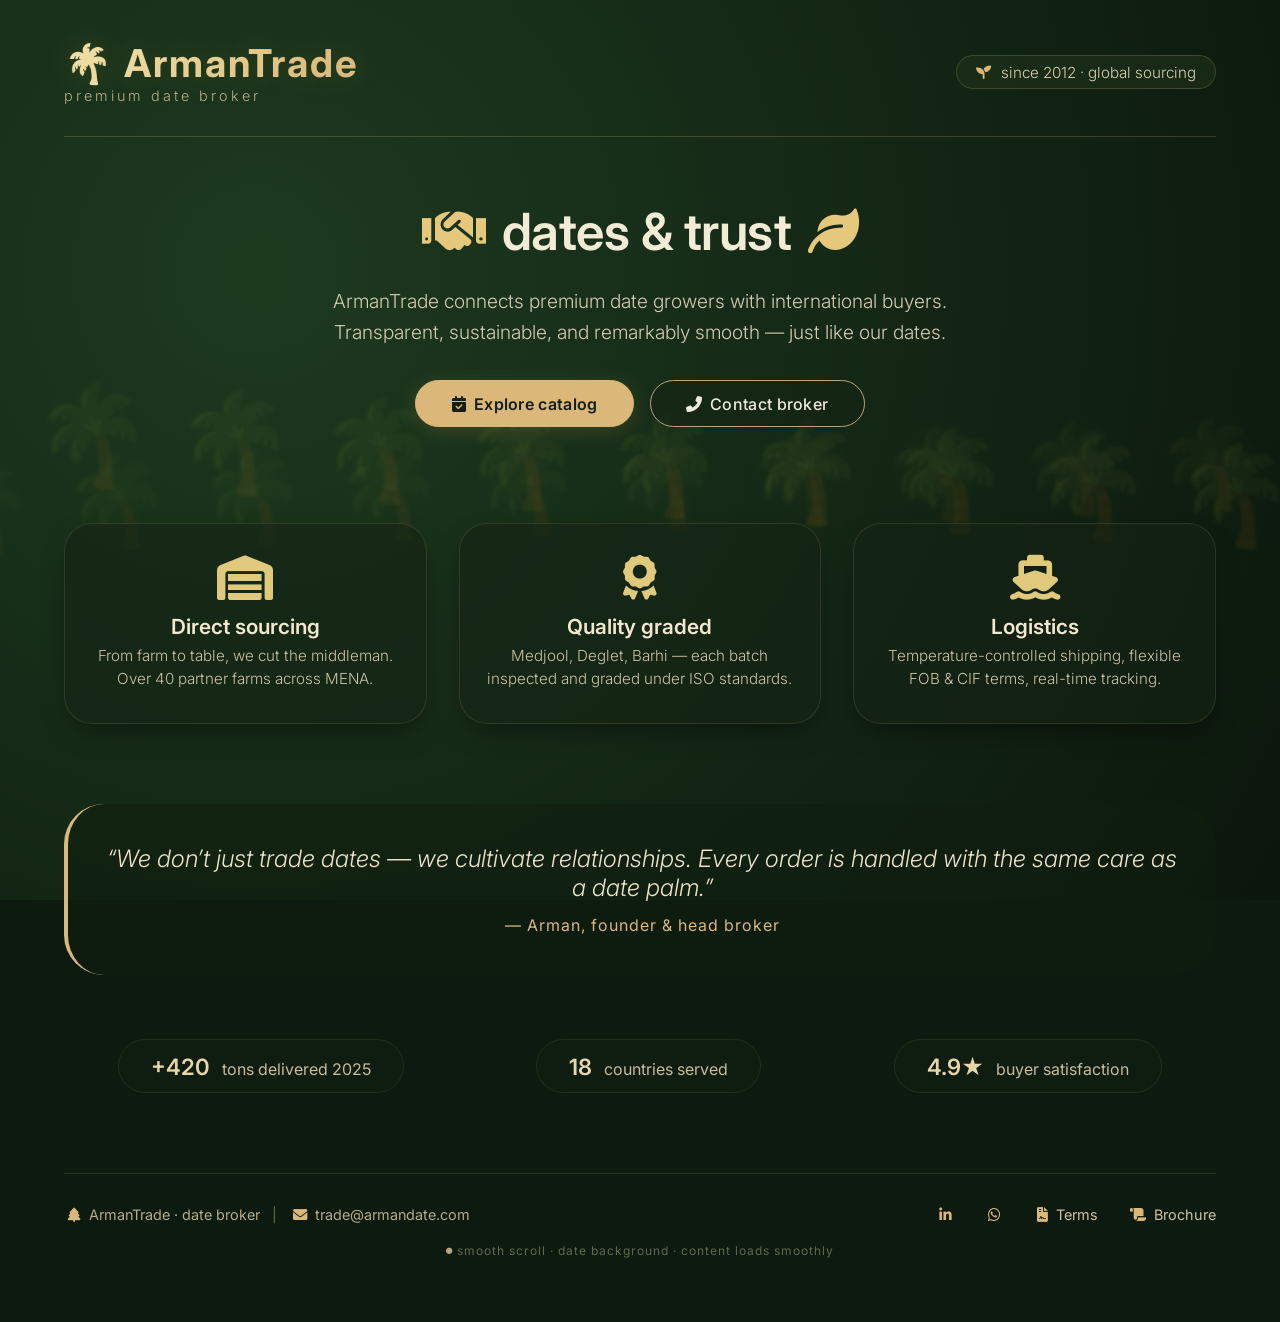
==== index.html @ 46835155 "first commit" ====
<!DOCTYPE html>
<html lang="en">
<head>
    <meta charset="UTF-8">
    <meta name="viewport" content="width=device-width, initial-scale=1.0">
    <title>ArmanTrade · date broker</title>
    <!-- Font & Icons -->
    <link rel="preconnect" href="https://fonts.googleapis.com">
    <link rel="preconnect" href="https://fonts.gstatic.com" crossorigin>
    <link href="https://fonts.googleapis.com/css2?family=Inter:opsz,wght@14..32,300;14..32,400;14..32,600;14..32,700&display=swap" rel="stylesheet">
    <link rel="stylesheet" href="https://cdnjs.cloudflare.com/ajax/libs/font-awesome/6.0.0-beta3/css/all.min.css">
    <style>
        * {
            margin: 0;
            padding: 0;
            box-sizing: border-box;
        }

        body {
            font-family: 'Inter', sans-serif;
            background: #0c1a0f;  /* deep date-farm night */
            color: #efeae1;
            overflow-x: hidden;
            scroll-behavior: smooth; /* native smooth, but we add extra */
        }

        /* smooth scroll + loading simulation */
        html {
            scroll-behavior: smooth;
        }

        /* ----- moving date background (subtle palm grove) ----- */
        .date-bg {
            position: fixed;
            top: 0;
            left: 0;
            width: 100%;
            height: 100%;
            z-index: 0;
            pointer-events: none;
            overflow: hidden;
            background: radial-gradient(circle at 20% 30%, #1d3a1f, #0b160c);
        }

        .date-bg::before {
            content: "🌴🌴🌴🌴🌴🌴🌴🌴🌴🌴🌴🌴🌴🌴🌴🌴🌴🌴🌴🌴🌴🌴🌴🌴🌴🌴🌴🌴🌴🌴🌴🌴🌴🌴🌴🌴🌴🌴🌴🌴🌴🌴🌴🌴🌴🌴🌴🌴🌴🌴🌴🌴🌴🌴🌴🌴🌴🌴🌴🌴";
            font-size: 5rem;
            letter-spacing: 1.2rem;
            white-space: nowrap;
            position: absolute;
            top: -10%;
            left: 0;
            width: 200%;
            height: 130%;
            display: flex;
            align-items: center;
            opacity: 0.08;
            color: #b9b47b;
            animation: driftDate 38s linear infinite;
            text-shadow: 0 0 20px #2b4d1e;
            transform: rotate(3deg) scale(1.2);
            filter: blur(1px);
        }

        .date-bg::after {
            content: "🌴🌴🌴🌴🌴🌴🌴🌴🌴🌴🌴🌴🌴🌴🌴🌴🌴🌴🌴🌴🌴🌴🌴🌴🌴🌴🌴🌴🌴🌴🌴🌴🌴🌴🌴🌴🌴🌴🌴🌴🌴🌴🌴🌴🌴🌴🌴🌴🌴🌴🌴🌴🌴🌴🌴🌴🌴🌴🌴🌴";
            font-size: 6rem;
            letter-spacing: 2rem;
            white-space: nowrap;
            position: absolute;
            bottom: -15%;
            right: -20%;
            width: 200%;
            height: 120%;
            display: flex;
            align-items: center;
            opacity: 0.06;
            color: #c9b97b;
            animation: driftDate 48s linear infinite reverse;
            text-shadow: 0 0 30px #3f6b2a;
            transform: rotate(-2deg) scale(0.9);
            filter: blur(2px);
        }

        @keyframes driftDate {
            0% { transform: translateX(0) rotate(1deg) scale(1.1); }
            50% { transform: translateX(-30%) rotate(2deg) scale(1.3); }
            100% { transform: translateX(0) rotate(1deg) scale(1.1); }
        }

        /* content layer */
        .content {
            position: relative;
            z-index: 2;
            min-height: 100vh;
            display: flex;
            flex-direction: column;
            align-items: center;
            padding: 2rem 1.5rem 4rem;
            max-width: 1200px;
            margin: 0 auto;
            backdrop-filter: blur(0.5px);
        }

        /* loading / fade-in simulation */
        .load-fade {
            animation: smoothLoad 1.2s ease forwards;
            opacity: 0;
            transform: translateY(12px);
        }

        .load-fade-d1 { animation-delay: 0.1s; }
        .load-fade-d2 { animation-delay: 0.3s; }
        .load-fade-d3 { animation-delay: 0.5s; }
        .load-fade-d4 { animation-delay: 0.7s; }
        .load-fade-d5 { animation-delay: 0.9s; }
        .load-fade-d6 { animation-delay: 1.1s; }

        @keyframes smoothLoad {
            0% { opacity: 0; transform: translateY(18px); }
            100% { opacity: 1; transform: translateY(0); }
        }

        /* header */
        .brand-header {
            display: flex;
            justify-content: space-between;
            align-items: center;
            width: 100%;
            padding: 0.5rem 0 2rem;
            border-bottom: 1px solid rgba(220, 200, 150, 0.2);
            flex-wrap: wrap;
            gap: 1rem;
        }

        .logo h1 {
            font-weight: 700;
            font-size: 2.4rem;
            letter-spacing: 2px;
            background: linear-gradient(135deg, #f5e7b0, #dbb87a);
            -webkit-background-clip: text;
            -webkit-text-fill-color: transparent;
            background-clip: text;
            text-shadow: 0 0 30px rgba(200, 160, 70, 0.2);
        }
        .logo span {
            font-size: 0.9rem;
            font-weight: 300;
            letter-spacing: 3px;
            color: #b8af8a;
            display: block;
            -webkit-text-fill-color: #b8af8a;
            background: none;
        }

        .tagline {
            font-weight: 300;
            background: rgba(30, 50, 25, 0.6);
            padding: 0.4rem 1.2rem;
            border-radius: 30px;
            backdrop-filter: blur(4px);
            border: 1px solid rgba(220, 190, 120, 0.2);
            font-size: 0.95rem;
            color: #ddd0b0;
        }
        .tagline i {
            margin-right: 6px;
            color: #dbb87a;
        }

        /* hero */
        .hero {
            width: 100%;
            padding: 4rem 0 3rem;
            text-align: center;
        }
        .hero h2 {
            font-size: 3.2rem;
            font-weight: 600;
            letter-spacing: -0.5px;
            line-height: 1.2;
            color: #f2ebd5;
        }
        .hero h2 i {
            color: #e6c87c;
            margin: 0 0.3rem;
        }
        .hero p {
            font-size: 1.2rem;
            max-width: 650px;
            margin: 1.5rem auto 2rem;
            color: #d4cbb2;
            font-weight: 300;
            line-height: 1.6;
        }

        .btn-group {
            display: flex;
            flex-wrap: wrap;
            justify-content: center;
            gap: 1rem;
        }
        .btn {
            padding: 0.8rem 2.2rem;
            border-radius: 50px;
            background: transparent;
            border: 1px solid #b8a77a;
            color: #efeae1;
            font-weight: 500;
            font-size: 1rem;
            transition: all 0.3s ease;
            cursor: pointer;
            backdrop-filter: blur(4px);
            background: rgba(20, 35, 18, 0.5);
            text-decoration: none;
            display: inline-flex;
            align-items: center;
            gap: 8px;
            letter-spacing: 0.3px;
        }
        .btn-primary {
            background: #dbb87a;
            border: 1px solid #dbb87a;
            color: #131f12;
            font-weight: 600;
            box-shadow: 0 4px 20px rgba(200, 160, 70, 0.2);
        }
        .btn-primary:hover {
            background: #e9ca8c;
            border-color: #e9ca8c;
            transform: scale(1.02);
            box-shadow: 0 8px 30px rgba(200, 160, 70, 0.3);
        }
        .btn-outline:hover {
            background: rgba(220, 190, 130, 0.1);
            border-color: #dbb87a;
        }

        /* features / cards */
        .features {
            display: grid;
            grid-template-columns: repeat(auto-fit, minmax(240px, 1fr));
            gap: 2rem;
            width: 100%;
            margin: 3rem 0 4rem;
        }

        .card {
            background: rgba(20, 35, 20, 0.55);
            backdrop-filter: blur(6px);
            padding: 2rem 1.5rem;
            border-radius: 28px;
            border: 1px solid rgba(200, 180, 120, 0.15);
            transition: all 0.25s ease;
            text-align: center;
            box-shadow: 0 12px 30px -12px rgba(0,0,0,0.6);
        }
        .card:hover {
            transform: translateY(-6px);
            border-color: rgba(200, 180, 120, 0.4);
            background: rgba(30, 50, 28, 0.7);
            box-shadow: 0 20px 40px -10px #0c1a0f;
        }
        .card i {
            font-size: 2.8rem;
            color: #e0c87c;
            margin-bottom: 0.8rem;
        }
        .card h3 {
            font-weight: 600;
            font-size: 1.3rem;
            margin-bottom: 0.4rem;
            color: #f2e7cf;
        }
        .card p {
            font-weight: 300;
            color: #ccc2a6;
            font-size: 0.95rem;
            line-height: 1.5;
        }

        /* quote / broker message */
        .broker-message {
            width: 100%;
            background: rgba(15, 30, 16, 0.6);
            backdrop-filter: blur(4px);
            padding: 2.5rem 2rem;
            border-radius: 40px;
            border-left: 4px solid #dbb87a;
            margin: 1rem 0 3rem;
            text-align: center;
        }
        .broker-message blockquote {
            font-size: 1.5rem;
            font-weight: 300;
            font-style: italic;
            color: #eee3ca;
        }
        .broker-message cite {
            display: block;
            margin-top: 0.8rem;
            font-style: normal;
            font-weight: 400;
            color: #dbb87a;
            letter-spacing: 1px;
        }

        /* footer */
        .footer {
            width: 100%;
            margin-top: 3rem;
            padding-top: 2rem;
            border-top: 1px solid rgba(200, 180, 120, 0.15);
            display: flex;
            flex-wrap: wrap;
            justify-content: space-between;
            align-items: center;
            font-size: 0.9rem;
            color: #b7ab89;
        }
        .footer i {
            color: #dbb87a;
            margin: 0 4px;
        }
        .footer-links a {
            color: #cfc3a4;
            margin-left: 1.5rem;
            text-decoration: none;
            transition: color 0.2s;
        }
        .footer-links a:hover {
            color: #e6d6aa;
        }

        /* responsiveness */
        @media (max-width: 700px) {
            .logo h1 { font-size: 1.8rem; }
            .hero h2 { font-size: 2.4rem; }
            .brand-header { flex-direction: column; align-items: start; }
            .tagline { align-self: flex-start; }
            .footer { flex-direction: column; gap: 1rem; align-items: flex-start; }
            .footer-links a { margin-left: 0; margin-right: 1.2rem; }
        }
    </style>
</head>
<body>
    <!-- moving date background -->
    <div class="date-bg" aria-hidden="true"></div>

    <!-- main content with smooth loading animation -->
    <div class="content">

        <!-- header -->
        <header class="brand-header load-fade load-fade-d1">
            <div class="logo">
                <h1>🌴 ArmanTrade</h1>
                <span>premium date broker</span>
            </div>
            <div class="tagline">
                <i class="fas fa-seedling"></i>  since 2012 · global sourcing
            </div>
        </header>

        <!-- hero -->
        <section class="hero load-fade load-fade-d2">
            <h2> <i class="fas fa-handshake"></i>  dates & trust  <i class="fas fa-leaf"></i> </h2>
            <p>
                ArmanTrade connects premium date growers with international buyers. 
                Transparent, sustainable, and remarkably smooth — just like our dates.
            </p>
            <div class="btn-group">
                <a href="#" class="btn btn-primary"><i class="fas fa-calendar-check"></i> Explore catalog</a>
                <a href="#" class="btn btn-outline"><i class="fas fa-phone-alt"></i> Contact broker</a>
            </div>
        </section>

        <!-- features cards -->
        <div class="features load-fade load-fade-d3">
            <div class="card">
                <i class="fas fa-warehouse"></i>
                <h3>Direct sourcing</h3>
                <p>From farm to table, we cut the middleman. Over 40 partner farms across MENA.</p>
            </div>
            <div class="card">
                <i class="fas fa-award"></i>
                <h3>Quality graded</h3>
                <p>Medjool, Deglet, Barhi — each batch inspected and graded under ISO standards.</p>
            </div>
            <div class="card">
                <i class="fas fa-ship"></i>
                <h3>Logistics</h3>
                <p>Temperature-controlled shipping, flexible FOB & CIF terms, real-time tracking.</p>
            </div>
        </div>

        <!-- broker message -->
        <div class="broker-message load-fade load-fade-d4">
            <blockquote>
                “We don’t just trade dates — we cultivate relationships. 
                Every order is handled with the same care as a date palm.”
            </blockquote>
            <cite>— Arman, founder & head broker</cite>
        </div>

        <!-- additional smooth content : sample stats / trust -->
        <div style="width:100%; display:flex; flex-wrap:wrap; justify-content:space-around; gap:1.5rem; margin:1rem 0 2rem;" class="load-fade load-fade-d5">
            <div style="text-align:center; background:rgba(20,35,18,0.4); padding:0.8rem 2rem; border-radius:60px; backdrop-filter:blur(3px); border:1px solid rgba(200,180,120,0.1);">
                <span style="font-weight:600; font-size:1.4rem; color:#e6d6aa;">+420</span>
                <span style="margin-left:8px; color:#c8bc9a;">tons delivered 2025</span>
            </div>
            <div style="text-align:center; background:rgba(20,35,18,0.4); padding:0.8rem 2rem; border-radius:60px; backdrop-filter:blur(3px); border:1px solid rgba(200,180,120,0.1);">
                <span style="font-weight:600; font-size:1.4rem; color:#e6d6aa;">18</span>
                <span style="margin-left:8px; color:#c8bc9a;">countries served</span>
            </div>
            <div style="text-align:center; background:rgba(20,35,18,0.4); padding:0.8rem 2rem; border-radius:60px; backdrop-filter:blur(3px); border:1px solid rgba(200,180,120,0.1);">
                <span style="font-weight:600; font-size:1.4rem; color:#e6d6aa;">4.9★</span>
                <span style="margin-left:8px; color:#c8bc9a;">buyer satisfaction</span>
            </div>
        </div>

        <!-- footer -->
        <footer class="footer load-fade load-fade-d6">
            <div>
                <i class="fas fa-tree"></i> ArmanTrade · date broker 
                <span style="margin:0 8px; color:#5f6b4b;">|</span> 
                <i class="fas fa-envelope"></i> trade@armandate.com
            </div>
            <div class="footer-links">
                <a href="#"><i class="fab fa-linkedin-in"></i></a>
                <a href="#"><i class="fab fa-whatsapp"></i></a>
                <a href="#"><i class="fas fa-file-contract"></i> Terms</a>
                <a href="#"><i class="fas fa-scroll"></i> Brochure</a>
            </div>
        </footer>

        <!-- small note: smooth loading content done -->
        <div style="width:100%; text-align:center; margin-top:1.2rem; font-size:0.75rem; color:#5f6b4b; letter-spacing:1px;" class="load-fade load-fade-d6">
            <i class="fas fa-circle" style="font-size:0.4rem; vertical-align:middle; color:#b8a77a;"></i> 
            smooth scroll · date background · content loads smoothly
        </div>
    </div>

    <!-- tiny script for extra smoothness / ensures scroll behavior (optional) -->
    <script>
        (function() {
            // just a lightweight addition: any internal anchor links get smooth scroll (already via CSS)
            // but we also want to simulate "loading" feeling: it's already in CSS.
            // ensure smooth scroll in all browsers
            document.querySelectorAll('a[href^="#"]').forEach(anchor => {
                anchor.addEventListener('click', function(e) {
                    const href = this.getAttribute('href');
                    if (href === "#") return;
                    e.preventDefault();
                    const target = document.querySelector(href);
                    if (target) {
                        target.scrollIntoView({ behavior: 'smooth', block: 'start' });
                    }
                });
            });

            // extra: console greeting (not needed but subtle)
            console.log("🌴 ArmanTrade · smooth date broker");
        })();
    </script>
</body>
</html>
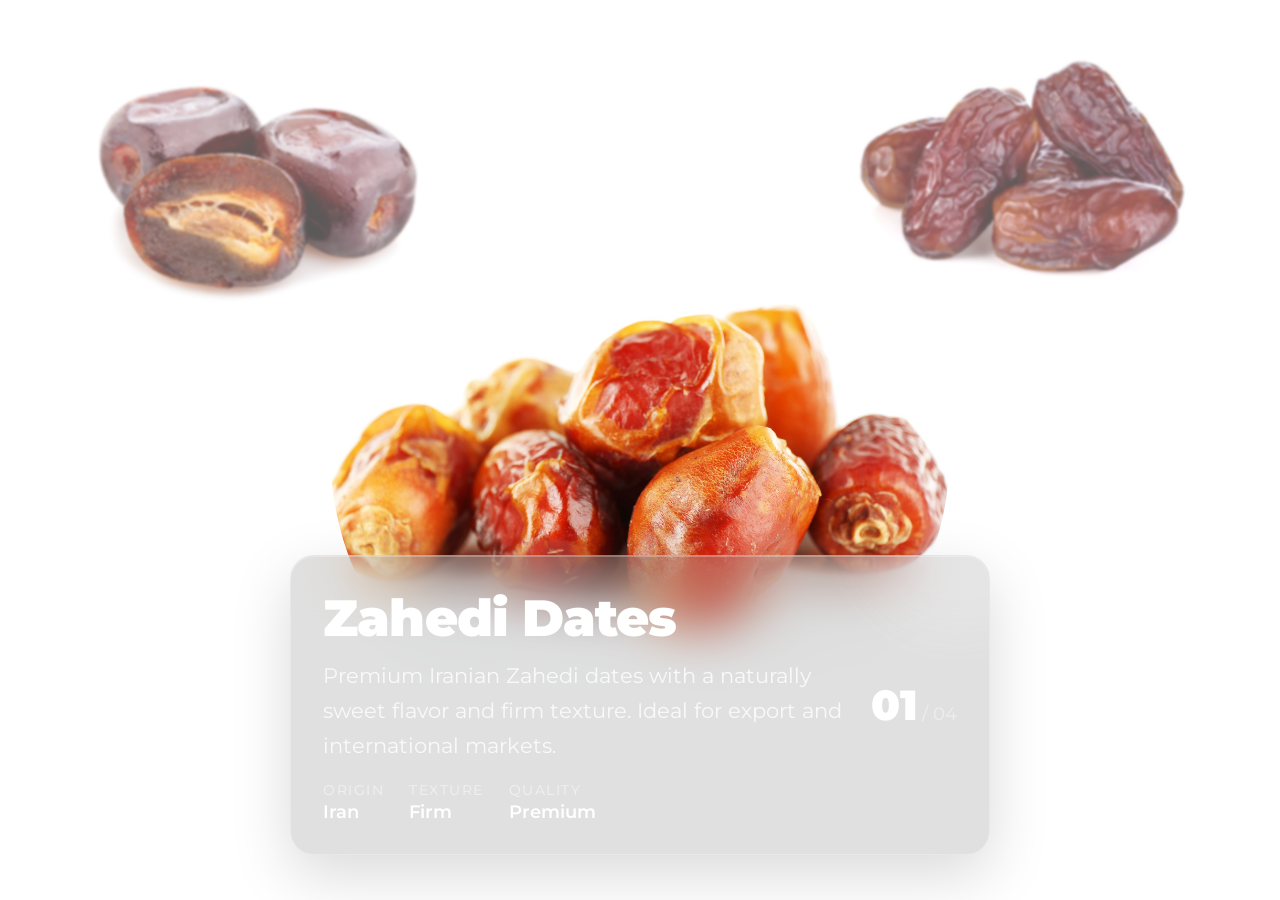
==== commit 49f144eb: "..." ====
--- a/index.html
+++ b/index.html
@@ -1,466 +1,122 @@
 <!DOCTYPE html>
 <html lang="en">
+
 <head>
     <meta charset="UTF-8">
     <meta name="viewport" content="width=device-width, initial-scale=1.0">
-    <title>ArmanTrade · date broker</title>
-    <!-- Font & Icons -->
-    <link rel="preconnect" href="https://fonts.googleapis.com">
-    <link rel="preconnect" href="https://fonts.gstatic.com" crossorigin>
-    <link href="https://fonts.googleapis.com/css2?family=Inter:opsz,wght@14..32,300;14..32,400;14..32,600;14..32,700&display=swap" rel="stylesheet">
-    <link rel="stylesheet" href="https://cdnjs.cloudflare.com/ajax/libs/font-awesome/6.0.0-beta3/css/all.min.css">
-    <style>
-        * {
-            margin: 0;
-            padding: 0;
-            box-sizing: border-box;
-        }
+    <title>ARMAN Trade</title>
+    <link rel="stylesheet" href="style.css">
+</head>
 
-        body {
-            font-family: 'Inter', sans-serif;
-            background: #0c1a0f;  /* deep date-farm night */
-            color: #efeae1;
-            overflow-x: hidden;
-            scroll-behavior: smooth; /* native smooth, but we add extra */
-        }
-
-        /* smooth scroll + loading simulation */
-        html {
-            scroll-behavior: smooth;
-        }
-
-        /* ----- moving date background (subtle palm grove) ----- */
-        .date-bg {
-            position: fixed;
-            top: 0;
-            left: 0;
-            width: 100%;
-            height: 100%;
-            z-index: 0;
-            pointer-events: none;
-            overflow: hidden;
-            background: radial-gradient(circle at 20% 30%, #1d3a1f, #0b160c);
-        }
-
-        .date-bg::before {
-            content: "🌴🌴🌴🌴🌴🌴🌴🌴🌴🌴🌴🌴🌴🌴🌴🌴🌴🌴🌴🌴🌴🌴🌴🌴🌴🌴🌴🌴🌴🌴🌴🌴🌴🌴🌴🌴🌴🌴🌴🌴🌴🌴🌴🌴🌴🌴🌴🌴🌴🌴🌴🌴🌴🌴🌴🌴🌴🌴🌴🌴";
-            font-size: 5rem;
-            letter-spacing: 1.2rem;
-            white-space: nowrap;
-            position: absolute;
-            top: -10%;
-            left: 0;
-            width: 200%;
-            height: 130%;
-            display: flex;
-            align-items: center;
-            opacity: 0.08;
-            color: #b9b47b;
-            animation: driftDate 38s linear infinite;
-            text-shadow: 0 0 20px #2b4d1e;
-            transform: rotate(3deg) scale(1.2);
-            filter: blur(1px);
-        }
-
-        .date-bg::after {
-            content: "🌴🌴🌴🌴🌴🌴🌴🌴🌴🌴🌴🌴🌴🌴🌴🌴🌴🌴🌴🌴🌴🌴🌴🌴🌴🌴🌴🌴🌴🌴🌴🌴🌴🌴🌴🌴🌴🌴🌴🌴🌴🌴🌴🌴🌴🌴🌴🌴🌴🌴🌴🌴🌴🌴🌴🌴🌴🌴🌴🌴";
-            font-size: 6rem;
-            letter-spacing: 2rem;
-            white-space: nowrap;
-            position: absolute;
-            bottom: -15%;
-            right: -20%;
-            width: 200%;
-            height: 120%;
-            display: flex;
-            align-items: center;
-            opacity: 0.06;
-            color: #c9b97b;
-            animation: driftDate 48s linear infinite reverse;
-            text-shadow: 0 0 30px #3f6b2a;
-            transform: rotate(-2deg) scale(0.9);
-            filter: blur(2px);
-        }
-
-        @keyframes driftDate {
-            0% { transform: translateX(0) rotate(1deg) scale(1.1); }
-            50% { transform: translateX(-30%) rotate(2deg) scale(1.3); }
-            100% { transform: translateX(0) rotate(1deg) scale(1.1); }
-        }
-
-        /* content layer */
-        .content {
-            position: relative;
-            z-index: 2;
-            min-height: 100vh;
-            display: flex;
-            flex-direction: column;
-            align-items: center;
-            padding: 2rem 1.5rem 4rem;
-            max-width: 1200px;
-            margin: 0 auto;
-            backdrop-filter: blur(0.5px);
-        }
-
-        /* loading / fade-in simulation */
-        .load-fade {
-            animation: smoothLoad 1.2s ease forwards;
-            opacity: 0;
-            transform: translateY(12px);
-        }
-
-        .load-fade-d1 { animation-delay: 0.1s; }
-        .load-fade-d2 { animation-delay: 0.3s; }
-        .load-fade-d3 { animation-delay: 0.5s; }
-        .load-fade-d4 { animation-delay: 0.7s; }
-        .load-fade-d5 { animation-delay: 0.9s; }
-        .load-fade-d6 { animation-delay: 1.1s; }
-
-        @keyframes smoothLoad {
-            0% { opacity: 0; transform: translateY(18px); }
-            100% { opacity: 1; transform: translateY(0); }
-        }
-
-        /* header */
-        .brand-header {
-            display: flex;
-            justify-content: space-between;
-            align-items: center;
-            width: 100%;
-            padding: 0.5rem 0 2rem;
-            border-bottom: 1px solid rgba(220, 200, 150, 0.2);
-            flex-wrap: wrap;
-            gap: 1rem;
-        }
-
-        .logo h1 {
-            font-weight: 700;
-            font-size: 2.4rem;
-            letter-spacing: 2px;
-            background: linear-gradient(135deg, #f5e7b0, #dbb87a);
-            -webkit-background-clip: text;
-            -webkit-text-fill-color: transparent;
-            background-clip: text;
-            text-shadow: 0 0 30px rgba(200, 160, 70, 0.2);
-        }
-        .logo span {
-            font-size: 0.9rem;
-            font-weight: 300;
-            letter-spacing: 3px;
-            color: #b8af8a;
-            display: block;
-            -webkit-text-fill-color: #b8af8a;
-            background: none;
-        }
-
-        .tagline {
-            font-weight: 300;
-            background: rgba(30, 50, 25, 0.6);
-            padding: 0.4rem 1.2rem;
-            border-radius: 30px;
-            backdrop-filter: blur(4px);
-            border: 1px solid rgba(220, 190, 120, 0.2);
-            font-size: 0.95rem;
-            color: #ddd0b0;
-        }
-        .tagline i {
-            margin-right: 6px;
-            color: #dbb87a;
-        }
-
-        /* hero */
-        .hero {
-            width: 100%;
-            padding: 4rem 0 3rem;
-            text-align: center;
-        }
-        .hero h2 {
-            font-size: 3.2rem;
-            font-weight: 600;
-            letter-spacing: -0.5px;
-            line-height: 1.2;
-            color: #f2ebd5;
-        }
-        .hero h2 i {
-            color: #e6c87c;
-            margin: 0 0.3rem;
-        }
-        .hero p {
-            font-size: 1.2rem;
-            max-width: 650px;
-            margin: 1.5rem auto 2rem;
-            color: #d4cbb2;
-            font-weight: 300;
-            line-height: 1.6;
-        }
-
-        .btn-group {
-            display: flex;
-            flex-wrap: wrap;
-            justify-content: center;
-            gap: 1rem;
-        }
-        .btn {
-            padding: 0.8rem 2.2rem;
-            border-radius: 50px;
-            background: transparent;
-            border: 1px solid #b8a77a;
-            color: #efeae1;
-            font-weight: 500;
-            font-size: 1rem;
-            transition: all 0.3s ease;
-            cursor: pointer;
-            backdrop-filter: blur(4px);
-            background: rgba(20, 35, 18, 0.5);
-            text-decoration: none;
-            display: inline-flex;
-            align-items: center;
-            gap: 8px;
-            letter-spacing: 0.3px;
-        }
-        .btn-primary {
-            background: #dbb87a;
-            border: 1px solid #dbb87a;
-            color: #131f12;
-            font-weight: 600;
-            box-shadow: 0 4px 20px rgba(200, 160, 70, 0.2);
-        }
-        .btn-primary:hover {
-            background: #e9ca8c;
-            border-color: #e9ca8c;
-            transform: scale(1.02);
-            box-shadow: 0 8px 30px rgba(200, 160, 70, 0.3);
-        }
-        .btn-outline:hover {
-            background: rgba(220, 190, 130, 0.1);
-            border-color: #dbb87a;
-        }
-
-        /* features / cards */
-        .features {
-            display: grid;
-            grid-template-columns: repeat(auto-fit, minmax(240px, 1fr));
-            gap: 2rem;
-            width: 100%;
-            margin: 3rem 0 4rem;
-        }
-
-        .card {
-            background: rgba(20, 35, 20, 0.55);
-            backdrop-filter: blur(6px);
-            padding: 2rem 1.5rem;
-            border-radius: 28px;
-            border: 1px solid rgba(200, 180, 120, 0.15);
-            transition: all 0.25s ease;
-            text-align: center;
-            box-shadow: 0 12px 30px -12px rgba(0,0,0,0.6);
-        }
-        .card:hover {
-            transform: translateY(-6px);
-            border-color: rgba(200, 180, 120, 0.4);
-            background: rgba(30, 50, 28, 0.7);
-            box-shadow: 0 20px 40px -10px #0c1a0f;
-        }
-        .card i {
-            font-size: 2.8rem;
-            color: #e0c87c;
-            margin-bottom: 0.8rem;
-        }
-        .card h3 {
-            font-weight: 600;
-            font-size: 1.3rem;
-            margin-bottom: 0.4rem;
-            color: #f2e7cf;
-        }
-        .card p {
-            font-weight: 300;
-            color: #ccc2a6;
-            font-size: 0.95rem;
-            line-height: 1.5;
-        }
-
-        /* quote / broker message */
-        .broker-message {
-            width: 100%;
-            background: rgba(15, 30, 16, 0.6);
-            backdrop-filter: blur(4px);
-            padding: 2.5rem 2rem;
-            border-radius: 40px;
-            border-left: 4px solid #dbb87a;
-            margin: 1rem 0 3rem;
-            text-align: center;
-        }
-        .broker-message blockquote {
-            font-size: 1.5rem;
-            font-weight: 300;
-            font-style: italic;
-            color: #eee3ca;
-        }
-        .broker-message cite {
-            display: block;
-            margin-top: 0.8rem;
-            font-style: normal;
-            font-weight: 400;
-            color: #dbb87a;
-            letter-spacing: 1px;
-        }
-
-        /* footer */
-        .footer {
-            width: 100%;
-            margin-top: 3rem;
-            padding-top: 2rem;
-            border-top: 1px solid rgba(200, 180, 120, 0.15);
-            display: flex;
-            flex-wrap: wrap;
-            justify-content: space-between;
-            align-items: center;
-            font-size: 0.9rem;
-            color: #b7ab89;
-        }
-        .footer i {
-            color: #dbb87a;
-            margin: 0 4px;
-        }
-        .footer-links a {
-            color: #cfc3a4;
-            margin-left: 1.5rem;
-            text-decoration: none;
-            transition: color 0.2s;
-        }
-        .footer-links a:hover {
-            color: #e6d6aa;
-        }
-
-        /* responsiveness */
-        @media (max-width: 700px) {
-            .logo h1 { font-size: 1.8rem; }
-            .hero h2 { font-size: 2.4rem; }
-            .brand-header { flex-direction: column; align-items: start; }
-            .tagline { align-self: flex-start; }
-            .footer { flex-direction: column; gap: 1rem; align-items: flex-start; }
-            .footer-links a { margin-left: 0; margin-right: 1.2rem; }
-        }
-    </style>
-</head>
 <body>
-    <!-- moving date background -->
-    <div class="date-bg" aria-hidden="true"></div>
-
-    <!-- main content with smooth loading animation -->
-    <div class="content">
-
-        <!-- header -->
-        <header class="brand-header load-fade load-fade-d1">
-            <div class="logo">
-                <h1>🌴 ArmanTrade</h1>
-                <span>premium date broker</span>
+    <section class="slider-main">
+        <!-- Backgrounds -->
+        <div class="backgrounds">
+            <div class="background" style="background: radial-gradient(
+                 50% 50% at 50% 50%,
+                 #fff 0%,
+                 #fff 100%
+             );">
             </div>
-            <div class="tagline">
-                <i class="fas fa-seedling"></i>  since 2012 · global sourcing
+            <div class="background" style="background: radial-gradient(
+                 50% 50% at 50% 50%,
+                 #fff 0%,
+                 #fff 100%
+             );">
             </div>
-        </header>
-
-        <!-- hero -->
-        <section class="hero load-fade load-fade-d2">
-            <h2> <i class="fas fa-handshake"></i>  dates & trust  <i class="fas fa-leaf"></i> </h2>
-            <p>
-                ArmanTrade connects premium date growers with international buyers. 
-                Transparent, sustainable, and remarkably smooth — just like our dates.
-            </p>
-            <div class="btn-group">
-                <a href="#" class="btn btn-primary"><i class="fas fa-calendar-check"></i> Explore catalog</a>
-                <a href="#" class="btn btn-outline"><i class="fas fa-phone-alt"></i> Contact broker</a>
+            <div class="background" style="background: radial-gradient(
+                 50% 50% at 50% 50%,
+                 #fff 0%,
+                 #fff 100%
+             );">
             </div>
-        </section>
-
-        <!-- features cards -->
-        <div class="features load-fade load-fade-d3">
-            <div class="card">
-                <i class="fas fa-warehouse"></i>
-                <h3>Direct sourcing</h3>
-                <p>From farm to table, we cut the middleman. Over 40 partner farms across MENA.</p>
-            </div>
-            <div class="card">
-                <i class="fas fa-award"></i>
-                <h3>Quality graded</h3>
-                <p>Medjool, Deglet, Barhi — each batch inspected and graded under ISO standards.</p>
-            </div>
-            <div class="card">
-                <i class="fas fa-ship"></i>
-                <h3>Logistics</h3>
-                <p>Temperature-controlled shipping, flexible FOB & CIF terms, real-time tracking.</p>
+            <div class="background" style="background: radial-gradient(
+                 50% 50% at 50% 50%,
+                 #fff 0%,
+                 #fff 100%
+             );">
             </div>
         </div>
-
-        <!-- broker message -->
-        <div class="broker-message load-fade load-fade-d4">
-            <blockquote>
-                “We don’t just trade dates — we cultivate relationships. 
-                Every order is handled with the same care as a date palm.”
-            </blockquote>
-            <cite>— Arman, founder & head broker</cite>
+        <!-- Content -->
+        <!-- <div class="container">
+        <div class="logo">
+            <a href="#">
+                <h1>DATE<span>LAND</span></h1>
+            </a>
         </div>
-
-        <!-- additional smooth content : sample stats / trust -->
-        <div style="width:100%; display:flex; flex-wrap:wrap; justify-content:space-around; gap:1.5rem; margin:1rem 0 2rem;" class="load-fade load-fade-d5">
-            <div style="text-align:center; background:rgba(20,35,18,0.4); padding:0.8rem 2rem; border-radius:60px; backdrop-filter:blur(3px); border:1px solid rgba(200,180,120,0.1);">
-                <span style="font-weight:600; font-size:1.4rem; color:#e6d6aa;">+420</span>
-                <span style="margin-left:8px; color:#c8bc9a;">tons delivered 2025</span>
-            </div>
-            <div style="text-align:center; background:rgba(20,35,18,0.4); padding:0.8rem 2rem; border-radius:60px; backdrop-filter:blur(3px); border:1px solid rgba(200,180,120,0.1);">
-                <span style="font-weight:600; font-size:1.4rem; color:#e6d6aa;">18</span>
-                <span style="margin-left:8px; color:#c8bc9a;">countries served</span>
-            </div>
-            <div style="text-align:center; background:rgba(20,35,18,0.4); padding:0.8rem 2rem; border-radius:60px; backdrop-filter:blur(3px); border:1px solid rgba(200,180,120,0.1);">
-                <span style="font-weight:600; font-size:1.4rem; color:#e6d6aa;">4.9★</span>
-                <span style="margin-left:8px; color:#c8bc9a;">buyer satisfaction</span>
+        <div class="slider-content-wrap">
+            <div class="slider-content">
+                <span class="product-label">
+                    PREMIUM IRANIAN DATES
+                </span>
+                <h2 class="heading-style-2">
+                    Zahedi Dates
+                </h2>
+                <p>
+                    Premium quality Iranian Zahedi dates,
+                    naturally sweet with a firm texture.
+                    Perfect for export and international markets.
+                </p>
+                <h3 class="heading-style-2">
+                    Premium Quality
+                </h3>
+                <div class="product-info">
+                    <span>Iran</span>
+                    <span>Export Quality</span>
+                </div>
             </div>
         </div>
+    </div> -->
+        <!-- Date Images -->
+        <div class="slider-images">
+            <img class="slider-image" src="images/Zahedi20v2.jpg" alt="Iranian Zahedi Dates">
+            <img class="slider-image" src="images/Sayer-Dates-2.jpg" alt="Iranian Sayer Dates">
+            <img class="slider-image" src="images/Kabkab20v2.jpg" alt="Iranian Kabkab Dates">
 
-        <!-- footer -->
-        <footer class="footer load-fade load-fade-d6">
-            <div>
-                <i class="fas fa-tree"></i> ArmanTrade · date broker 
-                <span style="margin:0 8px; color:#5f6b4b;">|</span> 
-                <i class="fas fa-envelope"></i> trade@armandate.com
+            <img class="slider-image" src="images/Mazafati.jpg" alt="Iranian Mazafati Dates">
+        </div>
+        <!-- Date Information Glass Card -->
+        <div class="date-info-card" id="dateInfoCard">
+            <div class="date-info-content">
+                <!-- <span class="date-category">
+            PREMIUM IRANIAN DATES
+        </span> -->
+                <h2 id="dateName">
+                    Zahedi Dates
+                </h2>
+                <p id="dateDescription">
+                    Premium Iranian Zahedi dates with a naturally sweet
+                    flavor and firm texture. Ideal for export markets.
+                </p>
+                <div class="date-details">
+                    <div class="date-detail">
+                        <span class="detail-label">Origin</span>
+                        <strong id="dateOrigin">Iran</strong>
+                    </div>
+                    <div class="date-detail">
+                        <span class="detail-label">Texture</span>
+                        <strong id="dateTexture">Firm</strong>
+                    </div>
+                    <div class="date-detail">
+                        <span class="detail-label">Quality</span>
+                        <strong id="dateQuality">Premium</strong>
+                    </div>
+                </div>
             </div>
-            <div class="footer-links">
-                <a href="#"><i class="fab fa-linkedin-in"></i></a>
-                <a href="#"><i class="fab fa-whatsapp"></i></a>
-                <a href="#"><i class="fas fa-file-contract"></i> Terms</a>
-                <a href="#"><i class="fas fa-scroll"></i> Brochure</a>
+            <div class="date-number">
+                <span id="currentDate">01</span>
+                <span>/ 04</span>
             </div>
-        </footer>
+        </div>
+        <!-- Scroll Indicator -->
+        <!-- <div class="scroll-indicator">
+        <span>SCROLL</span>
+        <div class="mouse">
+            <div class="wheel"></div>
+        </div>
+    </div> -->
+    </section>
+    <script src="main.js"></script>
+</body>
 
-        <!-- small note: smooth loading content done -->
-        <div style="width:100%; text-align:center; margin-top:1.2rem; font-size:0.75rem; color:#5f6b4b; letter-spacing:1px;" class="load-fade load-fade-d6">
-            <i class="fas fa-circle" style="font-size:0.4rem; vertical-align:middle; color:#b8a77a;"></i> 
-            smooth scroll · date background · content loads smoothly
-        </div>
-    </div>
-
-    <!-- tiny script for extra smoothness / ensures scroll behavior (optional) -->
-    <script>
-        (function() {
-            // just a lightweight addition: any internal anchor links get smooth scroll (already via CSS)
-            // but we also want to simulate "loading" feeling: it's already in CSS.
-            // ensure smooth scroll in all browsers
-            document.querySelectorAll('a[href^="#"]').forEach(anchor => {
-                anchor.addEventListener('click', function(e) {
-                    const href = this.getAttribute('href');
-                    if (href === "#") return;
-                    e.preventDefault();
-                    const target = document.querySelector(href);
-                    if (target) {
-                        target.scrollIntoView({ behavior: 'smooth', block: 'start' });
-                    }
-                });
-            });
-
-            // extra: console greeting (not needed but subtle)
-            console.log("🌴 ArmanTrade · smooth date broker");
-        })();
-    </script>
-</body>
 </html>
--- a/style.css
+++ b/style.css
@@ -0,0 +1,637 @@
+@import url('https://fonts.googleapis.com/css2?family=Montserrat:wght@400;500;700;900&display=swap');
+/* ========================================
+   RESET
+======================================== */
+* {
+    margin: 0;
+    padding: 0;
+    box-sizing: border-box;
+}
+html {
+    overflow-x: hidden;
+}
+body {
+    margin: 0;
+    overflow: hidden;
+    font-family: 'Montserrat', sans-serif;
+}
+img {
+    user-select: none;
+    -webkit-user-drag: none;
+}
+a {
+    text-decoration: none;
+}
+/* ========================================
+   MAIN
+======================================== */
+.slider-main {
+    position: relative;
+    width: 100%;
+    height: 100svh;
+    min-height: 700px;
+    display: flex;
+    align-items: center;
+    overflow: hidden;
+    /* background: #5E2E16; */
+}
+/* ========================================
+   BACKGROUNDS
+======================================== */
+.backgrounds {
+    position: absolute;
+    inset: 0;
+    width: 100%;
+    height: 100%;
+    z-index: 0;
+}
+.background {
+    position: absolute;
+    inset: 0;
+    width: 100%;
+    height: 100%;
+    opacity: 0;
+    transition: opacity 1s ease;
+}
+.background:first-child {
+    opacity: 1;
+}
+/* ========================================
+   CONTAINER
+======================================== */
+.container {
+    position: relative;
+    width: 50%;
+    max-width: 550px;
+    margin-left: max(
+        40px,
+        calc((100vw - 1140px) / 2)
+    );
+    height: 100%;
+    padding: 70px 0;
+    z-index: 10;
+}
+/* ========================================
+   LOGO
+======================================== */
+.logo {
+    position: relative;
+    z-index: 10;
+}
+.logo h1 {
+    color: white;
+    font-size: 28px;
+    font-weight: 900;
+    letter-spacing: 3px;
+}
+.logo h1 span {
+    font-weight: 400;
+}
+/* ========================================
+   CONTENT
+======================================== */
+.slider-content-wrap {
+    height: calc(100% - 80px);
+    display: flex;
+    align-items: center;
+}
+.slider-content {
+    max-width: 500px;
+}
+.product-label {
+    display: inline-block;
+    color: rgba(255,255,255,.7);
+    font-size: 13px;
+    font-weight: 700;
+    letter-spacing: 4px;
+    margin-bottom: 25px;
+}
+.heading-style-2 {
+    color: #fff;
+    font-size: 65px;
+    font-weight: 900;
+    line-height: 1;
+    margin-bottom: 30px;
+}
+.slider-content p {
+    color: rgba(255,255,255,.85);
+    font-size: 17px;
+    line-height: 30px;
+    margin-bottom: 30px;
+    max-width: 500px;
+}
+.slider-content h3 {
+    font-size: 28px;
+    margin-bottom: 25px;
+}
+/* ========================================
+   PRODUCT INFO
+======================================== */
+.product-info {
+    display: flex;
+    gap: 12px;
+}
+.product-info span {
+    color: white;
+    border: 1px solid rgba(255,255,255,.35);
+    padding: 10px 18px;
+    border-radius: 30px;
+    font-size: 12px;
+    backdrop-filter: blur(10px);
+    background: rgba(255,255,255,.08);
+}
+/* ========================================
+   SLIDER IMAGES
+======================================== */
+.slider-images {
+    position: absolute;
+    right: 0;
+    top: 0;
+    width: 100%;
+    height: 100%;
+    z-index: 5;
+    pointer-events: none;
+}
+/* ========================================
+   ALL IMAGES
+======================================== */
+.slider-images > img {
+    position: absolute;
+    width: 620px;
+    height: 620px;
+    border-radius: 50%;
+    object-fit: contain;
+    left: 50%;
+    top: 50%;
+    opacity: 0;
+    filter: blur(25px);
+    mix-blend-mode: multiply;
+    transform:
+        translate(-50%, -50%)
+        scale(.35);
+    transition:
+        all 2s cubic-bezier(.22,.61,.36,1);
+}
+/* ========================================
+   ACTIVE
+======================================== */
+.slider-images > img.active {
+    opacity: 1;
+    left: 50%;
+    top: 50%;
+    filter: blur(0);
+    transform:
+        translate(-50%, -50%)
+        scale(1);
+    z-index: 5;
+}
+/* ========================================
+   NEXT
+======================================== */
+.slider-images > img.next {
+    opacity: .65;
+    left: 80%;
+    top: 20%;
+    filter: blur(2px);
+    transform:
+        translate(-50%, -50%)
+        scale(.57);
+    z-index: 3;
+}
+/* ========================================
+   PREVIOUS
+======================================== */
+.slider-images > img.previous {
+    opacity: .65;
+    left: 20%;
+    top: 20%;
+    filter: blur(2px);
+    transform:
+        translate(-50%, -50%)
+        scale(.57);
+    z-index: 3;
+}
+/* ========================================
+   INACTIVE
+======================================== */
+.slider-images > img.inactive {
+    opacity: 0;
+    left: 50%;
+    top: 50%;
+    transform:
+        translate(-50%, -50%)
+        scale(.2);
+    filter: blur(30px);
+    z-index: 1;
+}
+/* ========================================
+   SCROLL INDICATOR
+======================================== */
+/* .scroll-indicator {
+    position: absolute;
+    bottom: 35px;
+    left: 50%;
+    transform: translateX(-50%);
+    display: flex;
+    align-items: center;
+    gap: 12px;
+    color: rgba(255,255,255,.7);
+    font-size: 10px;
+    letter-spacing: 3px;
+    z-index: 20;
+}
+.mouse {
+    width: 22px;
+    height: 34px;
+    border: 2px solid rgba(255,255,255,.7);
+    border-radius: 15px;
+    display: flex;
+    justify-content: center;
+}
+.wheel {
+    width: 3px;
+    height: 7px;
+    background: white;
+    border-radius: 5px;
+    margin-top: 6px;
+    animation: scrollWheel 1.5s infinite;
+}
+@keyframes scrollWheel {
+    0% {
+        transform: translateY(0);
+        opacity: 1;
+    }
+    70% {
+        transform: translateY(10px);
+        opacity: 0;
+    }
+    100% {
+        transform: translateY(0);
+        opacity: 0;
+    }
+} */
+/* ========================================
+   TABLET
+======================================== */
+@media screen and (max-width: 991px) {
+    .container {
+        width: 48%;
+        margin-left: 40px;
+    }
+    .heading-style-2 {
+        font-size: 48px;
+    }
+    .slider-images {
+        /* width: 60%; */
+    }
+    .slider-images > img {
+        width: 500px;
+        height: 500px;
+    }
+}
+/* ========================================
+   MOBILE
+======================================== */
+@media screen and (max-width: 767px) {
+    body {
+        overflow: hidden;
+    }
+    .slider-main {
+        height: 100svh;
+        min-height: 700px;
+        flex-direction: column;
+    }
+    .container {
+        width: 100%;
+        height: 50%;
+        margin: 0;
+        padding: 35px 25px 0;
+    }
+    .slider-content-wrap {
+        height: calc(100% - 50px);
+        align-items: center;
+    }
+    .slider-content {
+        text-align: center;
+        max-width: 100%;
+    }
+    .product-label {
+        font-size: 10px;
+        letter-spacing: 3px;
+        margin-bottom: 15px;
+    }
+    .heading-style-2 {
+        font-size: 38px;
+        margin-bottom: 18px;
+    }
+    .slider-content p {
+        font-size: 14px;
+        line-height: 23px;
+        margin: auto auto 20px;
+        max-width: 430px;
+    }
+    .slider-content h3 {
+        font-size: 22px;
+    }
+    .product-info {
+        justify-content: center;
+    }
+    .slider-images {
+        width: 100%;
+        /* height: 50%;
+        top: 50%; */
+        right: 0;
+    }
+    .slider-images > img {
+        width: 390px;
+        height: 390px;
+    }
+    .slider-images > img.active {
+        left: 50%;
+        top: 50%;
+        transform:
+            translate(-50%, -50%)
+            scale(1);
+    }
+    .slider-images > img.next {
+        left: 85%;
+        top: 15%;
+        transform:
+            translate(-50%, -50%)
+            scale(.57);
+    }
+    .slider-images > img.previous {
+        left: 15%;
+        top: 15%;
+        transform:
+            translate(-50%, -50%)
+            scale(.57);
+    }
+    .scroll-indicator {
+        display: none;
+    }
+}
+/* ========================================
+   SMALL MOBILE
+======================================== */
+@media screen and (max-width: 575px) {
+    .container {
+        padding: 25px 20px 0;
+    }
+    .logo h1 {
+        font-size: 22px;
+    }
+    .heading-style-2 {
+        font-size: 32px;
+    }
+    .slider-content p {
+        font-size: 13px;
+        line-height: 21px;
+    }
+    .slider-images > img {
+        width: 320px;
+        height: 320px;
+    }
+    .product-info span {
+        padding: 8px 12px;
+    }
+}
+/* ========================================
+   DATE INFORMATION GLASS CARD
+======================================== */
+.date-info-card {
+    position: absolute;
+    left: 50%;
+    bottom: 45px;
+    transform: translateX(-50%);
+    width: min(700px, 90%);
+    min-height: 300px;
+    padding: 28px 32px;
+    z-index: 20;
+    display: flex;
+    align-items: center;
+    justify-content: space-between;
+    border: 1px solid rgba(255, 255, 255, .25);
+    border-radius: 24px;
+    background: rgba(151, 151, 151, 0.301);
+    backdrop-filter: blur(25px);
+    -webkit-backdrop-filter: blur(25px);
+    box-shadow:
+        0 20px 60px rgba(0, 0, 0, .15),
+        inset 0 1px 0 rgba(255, 255, 255, .25);
+    color: white;
+    overflow: hidden;
+}
+/* subtle glass shine */
+.date-info-card::before {
+    content: "";
+    position: absolute;
+    width: 220px;
+    height: 220px;
+    top: -140px;
+    right: -80px;
+    background: rgba(255,255,255,.15);
+    border-radius: 50%;
+    filter: blur(20px);
+    pointer-events: none;
+}
+/* ========================================
+   CONTENT
+======================================== */
+.date-info-content {
+    position: relative;
+    z-index: 2;
+    max-width: 580px;
+}
+.date-category {
+    display: block;
+    margin-bottom: 8px;
+    font-size: 10px;
+    font-weight: 700;
+    letter-spacing: 3px;
+    color: rgba(255,255,255,.7);
+}
+.date-info-content h2 {
+    margin: 0 0 10px;
+    font-size: 51px;
+    font-weight: 900;
+    letter-spacing: -1px;
+}
+.date-info-content p {
+    margin: 0 0 18px;
+    max-width: 540px;
+    font-size: 20.5px;
+    line-height: 1.7;
+    color: rgba(255,255,255,.82);
+}
+/* ========================================
+   DETAILS
+======================================== */
+.date-details {
+    display: flex;
+    gap: 25px;
+}
+.date-detail {
+    display: flex;
+    flex-direction: column;
+    gap: 3px;
+}
+.detail-label {
+    font-size: 13.5px;
+    text-transform: uppercase;
+    letter-spacing: 1.5px;
+    color: rgba(255,255,255,.55);
+}
+.date-detail strong {
+    font-size: 18px;
+    font-weight: 600;
+    color: white;
+}
+/* ========================================
+   DATE NUMBER
+======================================== */
+.date-number {
+    position: relative;
+    z-index: 2;
+    display: flex;
+    align-items: baseline;
+    gap: 4px;
+    margin-left: 25px;
+    white-space: nowrap;
+    font-size: 18px;
+    color: rgba(255,255,255,.45);
+}
+.date-number #currentDate {
+    font-size: 42px;
+    line-height: 1;
+    font-weight: 900;
+    color: white;
+}
+/* ========================================
+   TABLET
+======================================== */
+@media screen and (max-width: 991px) {
+    .date-info-card {
+        width: 85%;
+        bottom: 30px;
+        padding: 24px 26px;
+    }
+    .date-info-content h2 {
+        font-size: 42px;
+    }
+    .date-info-content p {
+        font-size: 18px;
+    }
+}
+/* ========================================
+   MOBILE
+======================================== */
+@media screen and (max-width: 767px) {
+    .date-info-card {
+        width: calc(100% - 30px);
+        bottom: 20px;
+        min-height: 350px;
+        padding: 20px;
+        border-radius: 20px;
+        /* align-items: flex-end; */
+    }
+    .date-info-content {
+        max-width: calc(100% - 55px);
+    }
+    .date-category {
+        font-size: 12px;
+        letter-spacing: 2px;
+        margin-bottom: 6px;
+    }
+    .date-info-content h2 {
+        font-size: 34.5px;
+        margin-bottom: 7px;
+    }
+    .date-info-content p {
+        font-size: 16.5px;
+        line-height: 1.6;
+        margin-bottom: 13px;
+    }
+    .date-details {
+        gap: 15px;
+    }
+    .detail-label {
+        font-size: 12px;
+    }
+    .date-detail strong {
+        font-size: 15px;
+    }
+    .date-number {
+        margin-left: 10px;
+    }
+    .date-number #currentDate {
+        font-size: 45px;
+    }
+}
+/* ========================================
+   SMALL MOBILE
+======================================== */
+@media screen and (max-width: 575px) {
+    .date-info-card {
+        bottom: 15px;
+        padding: 17px;
+    }
+    .date-info-content h2 {
+        font-size: 30px;
+    }
+    .date-info-content p {
+        font-size: 15px;
+        line-height: 1.5;
+    }
+    .date-details {
+        gap: 12px;
+    }
+    .date-number #currentDate {
+        font-size: 37.5px;
+    }
+}
+/* ========================================
+   DATE CARD TEXT ANIMATION
+======================================== */
+.date-info-content,
+.date-number {
+    transition:
+        opacity .35s ease,
+        transform 1.05s cubic-bezier(.22,.61,.36,1);
+}
+/* Text leaving */
+.date-info-card.is-changing .date-info-content {
+    opacity: 0;
+    transform: translateY(-60px);
+}
+.date-info-card.is-changing .date-number {
+    opacity: 0;
+    transform: translateY(-60px);
+}
+/* Text entering */
+.date-info-card.is-entering .date-info-content {
+    animation: dateTextIn 1.65s cubic-bezier(.22,.61,.36,1) forwards;
+}
+.date-info-card.is-entering .date-number {
+    animation: dateNumberIn 1.55s cubic-bezier(.22,.61,.36,1) forwards;
+}
+@keyframes dateTextIn {
+    0% {
+        opacity: 0;
+        transform: translateY(88px);
+    }
+    100% {
+        opacity: 1;
+        transform: translateY(0);
+    }
+}
+@keyframes dateNumberIn {
+    0% {
+        opacity: 0;
+        transform: translateY(60px) scale(.9);
+    }
+    100% {
+        opacity: 1;
+        transform: translateY(0) scale(1);
+    }
+}
